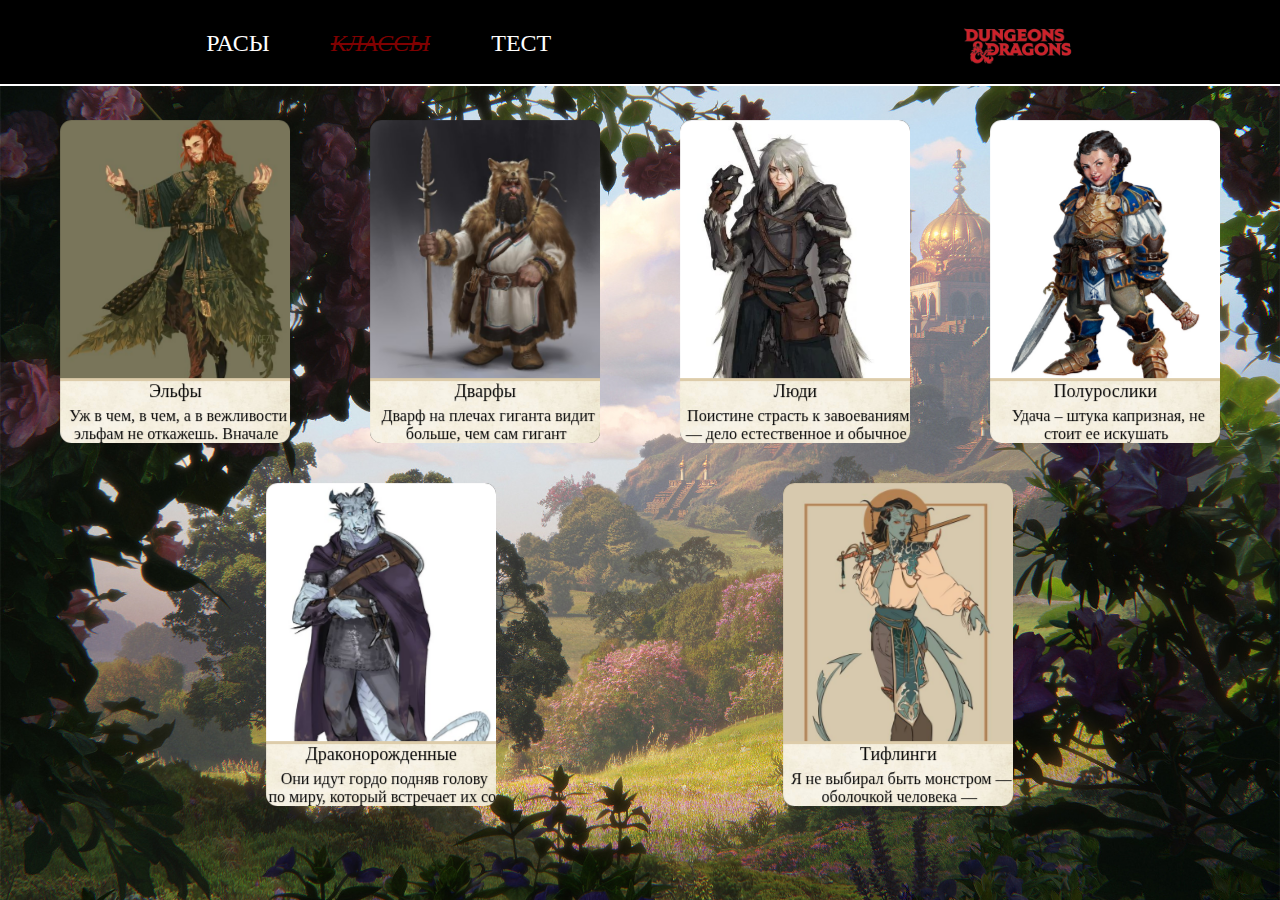
==== pages/classes.html @ 444cbd3c "first commit" ====
<!DOCTYPE html>
<html lang="en">

<head>
    <meta charset="UTF-8">
    <meta http-equiv="X-UA-Compatible" content="IE=edge">
    <meta name="viewport" content="width=device-width, initial-scale=1.0">
    <title>DnD is fun</title>
    <link rel="stylesheet" href="/css/style.css">
    <link rel="stylesheet" href="/css/header.css">
    <link rel="stylesheet" href="/css/cards-race.css">
</head>

<body>
    <header>
        <div class="header">
            <nav class="nav_head">
                <a href="races.html" class="nav race">Расы</a>
                <a href="#class" class="nav class online">Классы</a>
                <a href="#test" class="nav test">Тест</a>
            </nav>
            <a href="index.html" class="logo"><img src="/assets/images/DnD_logo_main.png"
                    alt="We have some problems, please, wait" class="img"></a>
        </div>
    </header>
    <div class="races" id="race">
        <div class="positioning">
            <section class="cards">
                <a href="#elf" class="card elf animated">
                    <div class="fond"></div>
                    <div class="description">
                        <p class="title">Эльфы</p>
                        <h1 class="content">Уж в чем, в чем, а в вежливости эльфам не откажешь. Вначале пожелают доброго дня, а уж потом перережут горло. Культурные, стервецы!</h1>
                    </div>
                </a>
                <a href="#dwarf" class="card dwarf animated">
                    <div class="fond"></div>
                    <div class="description">
                        <p class="title">Дварфы</p>
                        <h1 class="content">Дварф на плечах гиганта видит больше, чем сам гигант</h1>
                    </div>
                </a>
                <a href="#human" class="card human animated">
                    <div class="fond bro"></div>
                    <div class="description">
                        <p class="title">Люди</p>
                        <h1 class="content">Поистине страсть к завоеваниям — дело естественное и обычное</h1>
                    </div>
                </a>
                <a href="#halfing" class="card halfing animated">
                    <div class="fond"></div>
                    <div class="description">
                        <p class="title">Полурослики</p>
                        <h1 class="content">Удача – штука капризная, не стоит ее искушать</h1>
                    </div>
                </a>
                <a href="#halfing" class="card dragonborn animated">
                    <div class="fond bro"></div>
                    <div class="description">
                        <p class="title">Драконорожденные</p>
                        <h1 class="content">Они идут гордо подняв голову по миру, который встречает их со страхом и непониманием</h1>
                    </div>
                </a>
                <a href="#halfing" class="card tiefling animated">
                    <div class="fond bro"></div>
                    <div class="description">
                        <p class="title">Тифлинги</p>
                        <h1 class="content">Я не выбирал быть монстром — оболочкой человека — получеловеком-полудемоном. Я тифлинг. Я такой, какой я есть</h1>
                    </div>
                </a>
            </section>
            <style class="hover"></style>
        </div>
    </div>
</body>
<script src="https://cdnjs.cloudflare.com/ajax/libs/jquery/3.6.0/jquery.min.js"></script>
<script src="/js/holocard.js"></script>

</html>
---- css/style.css ----
@font-face { 
    font-family: 'PlayfairDisplay';
    src: url("/assets/fonts/PlayfairDisplay-MediumItalic.ttf");
    src: url("/assets/fonts/PlayfairDisplay-Medium.ttf");

    font-family: "NotoSerif";
    src: url(/assets/fonts/NotoSerif-Regular.ttf);
}

 
* {
    box-sizing: border-box;
    margin: 0;
    padding: 0;
    scroll-behavior: smooth;
    font-family: "PlayfairDisplay";

}

a{
    text-decoration: none;
}


::-webkit-scrollbar {
    width: 0;
  }

.main {
    background: url("/assets/images/home_background.jpg") center no-repeat;
    width: 100%;
    min-height: 100vh;
    position: sticky;
    -webkit-background-size: cover;
    background-size: cover;
}

.background{
    display: flex;
    justify-content: center;
    min-height: 300px;
    padding-top: 100px;
    width: 100%; 
}

.back-cont{ 
    border-radius: 40px; 
    background: url("/assets/images/parchment.jpg") center no-repeat;
    -webkit-background-size: cover;
    background-size: cover;
    width: 60%; 
}

.about{
    padding-left: 20px;
    padding-top: 10px;
    font-size: 20px;
    text-align: center;
}

.races{
    background: url("/assets/images/race_back2.jpg") center no-repeat;
    background-color: black;
    width: 100%;
    min-height: 100vh;
    position: sticky;
    -webkit-background-size: cover;
    background-size: cover;
    border-top: 10px solid white;
}

.positioning{
    padding-top: 90px;
}
---- css/header.css ----
.header{
    width: 100%;
    margin: 0 auto;
    background-color: black;
    border-bottom: 2px solid white;
    position: absolute;
    top: 0;
    left: 0;
    right: 0;
    z-index: 1000;
    display: flex;
    justify-content: space-around;
}

.nav_head{
    display: flex;
    justify-content: space-between;
    width: 350px;
    padding: 30px 0px 0px 5px;
}

.nav{
    font-size: 24px;
    font-weight: 500;
    color: #fff;
    text-decoration: none;
    text-transform: uppercase;
    transition: color .17s linear;
}
.nav:hover{
    color: #800000;
}


.img{
    width: 125px;
    height: 80px;
}

.online{
    text-decoration: line-through;
    font-style: italic;
    color: #800000;
}
---- css/cards-race.css ----
:root {
  --elf1: #fac;
  --elf2: #dca;
  --elffront: url(/assets/images/elf3.jpg);
  --dwarf1: #54a29e;
  --dwarf2: #a79d66;
  --dwarffront: url(/assets/images/dwarf2.jpg);
  --human1: #efb2fb;
  --human2: #acc6f8;
  --humanfront: url(/assets/images/human2.jpg);
  --halfing1: #efb2fb;
  --halfing2: #acc6f8;
  --halfingfront: url(/assets/images/halfing2.png);
  --dragonbornfront: url(/assets/images/dragonborn.jpg);
  --tieflingfront: url(/assets/images/tiefling.jpg);
}
.card {
  width: 71.5vw;
  height: 100vw;
  position: relative;
  overflow: hidden;
  margin: 20px;
  overflow: hidden;
  z-index: 10;
  touch-action: none;
  border-radius: 5% / 3.5%;
  /* box-shadow: -5px -5px 5px -5px var(--color1), 5px 5px 5px -5px var(--color2), -7px -7px 10px -5px transparent, 7px 7px 10px -5px transparent, 0 0 5px 0px rgba(255, 255, 255, 0), 0 55px 35px -20px rgba(0, 0, 0, 0.5); */
  transition: transform 0.5s ease, box-shadow 0.2s ease;
  will-change: transform, filter;
  backface-visibility: hidden;

  background-color: #000000;
}

.fond{
  background-image: var(--front);
  background-size: cover;
  background-repeat: no-repeat;
  background-position: top;
  transform-origin: center;
  height: 80%;
  background-position: 10% 30%;
}

.description{
  background: url("/assets/images/parchment.jpg") center no-repeat;
  -webkit-background-size: cover;
  background-size: cover;
  height: 20%;
  border-top: 3.5px solid #dca;
}

.title{
  text-align: center;
  color: #000;
  font-size: 18px;
}

.content{
  font-weight: 500;
  font-size: 16px;
  text-align: center;
  color: #000;
  text-indent: 4px;
  padding-left: 2px;
  padding-top: 5px;
}

@media screen and (min-width: 600px) {
  .card{
    width: clamp(12.9vw, 61vh, 18vw);
    height: clamp(18vw, 85vh, 25.2vw);
  }
}


/* .card.menu:hover {
  box-shadow: -20px -20px 30px -25px var(--color1), 20px 20px 30px -25px var(--color2), -7px -7px 10px -5px var(--color1), 7px 7px 10px -5px var(--color2), 0 0 13px 4px rgba(255, 255, 255, 0.3), 0 55px 35px -20px rgba(0, 0, 0, 0.5);
} */
.card.elf .fond {
  --color1: var(--elf1);
  --color2: var(--elf2);
  --front: var(--elffront);
}
.card.dwarf {
  --color1: var(--dwarf1);
  --color2: var(--dwarf2);
  --front: var(--dwarffront);
}
.card.halfing {
  --color1: var(--halfing1);
  --color2: var(--halfing2);
  --front: var(--halfingfront);
}
.card.human {
  --color1: #ec9bb6;
  --color2: #ccac6f;
  --color3: #69e4a5;
  --color4: #8ec5d6;
  --color5: #b98cce;
  --front: var(--humanfront);
}
.card.dragonborn {
  --front: var(--dragonbornfront);
}
.card.tiefling {
  --front: var(--tieflingfront);
}
.card:before, .card:after {
  content: "";
  position: absolute;
  left: 0;
  right: 0;
  bottom: 0;
  top: 0;
  background-repeat: no-repeat;
  opacity: 0.5;
  mix-blend-mode: color-dodge;
  transition: all 0.33s ease;
}
.card:before {
  background-position: 50% 50%;
  background-size: 300% 300%;
  /* background-image: linear-gradient(115deg, transparent 0%, var(--color1) 25%, transparent 47%, transparent 53%, var(--color2) 75%, transparent 100%); */
  opacity: 0.5;
  filter: brightness(0.5) contrast(1);
  z-index: 1;
}
.card.menu:after {
  opacity: 1;
  background-image: url("/assets/images/sparkles.gif"), url(/assets/images/holo.webp);
  background-blend-mode: overlay;
  z-index: 2;
  filter: brightness(1) contrast(1);
  transition: all 0.33s ease;
  mix-blend-mode: color-dodge;
  opacity: 0.75;
}
.card.active:after, .card:hover:after {
  filter: brightness(1) contrast(1);
  opacity: 1;
}
.card.active, .card:hover {
  animation: none;
  transition: box-shadow 0.1s ease-out;
}
.card.active:before, .card:hover:before {
  animation: none;
  /* background-image: linear-gradient(110deg, transparent 25%, var(--color1) 48%, var(--color2) 52%, transparent 75%); */
  background-position: 50% 50%;
  background-size: 250% 250%;
  opacity: 0.88;
  filter: brightness(0.66) contrast(1.33);
  transition: none;
} 
.card.active:before, .card:hover:before, .card.active:after, .card:hover:after {
  animation: none;
  transition: none;
}
.card.menu.animated {
  transition: none;
  animation: holoCard 12s ease 0s 1;
}
.card.menu.animated:before {
  transition: none;
  animation: holoGradient 12s ease 0s 1;
}
.card.menu.animated:after {
  transition: none;
  animation: holoSparkle 12s ease 0s 1;
}

@keyframes holoSparkle {
  0%, 100% {
    opacity: 0.75;
    background-position: 50% 50%;
    filter: brightness(1.2) contrast(1.25);
 }
  5%, 8% {
    opacity: 1;
    background-position: 40% 40%;
    filter: brightness(0.8) contrast(1.2);
 }
  13%, 16% {
    opacity: 0.5;
    background-position: 50% 50%;
    filter: brightness(1.2) contrast(0.8);
 }
  35%, 38% {
    opacity: 1;
    background-position: 60% 60%;
    filter: brightness(1) contrast(1);
 }
  55% {
    opacity: 0.33;
    background-position: 45% 45%;
    filter: brightness(1.2) contrast(1.25);
 }
}
@keyframes holoGradient {
  0%, 100% {
    opacity: 0.5;
    background-position: 50% 50%;
    filter: brightness(0.5) contrast(1);
 }
  5%, 9% {
    background-position: 100% 100%;
    opacity: 1;
    filter: brightness(0.75) contrast(1.25);
 }
  13%, 17% {
    background-position: 0% 0%;
    opacity: 0.88;
 }
  35%, 39% {
    background-position: 100% 100%;
    opacity: 1;
    filter: brightness(0.5) contrast(1);
 }
  55% {
    background-position: 0% 0%;
    opacity: 1;
    filter: brightness(0.75) contrast(1.25);
 }
}
@keyframes holoCard {
  0%, 100% {
    transform: rotateZ(0deg) rotateX(0deg) rotateY(0deg);
  }
  5%, 8% {
    transform: rotateZ(0deg) rotateX(6deg) rotateY(-20deg);
  }
  13%, 16% {
    transform: rotateZ(0deg) rotateX(-9deg) rotateY(32deg);
  }
  35%, 38% {
    transform: rotateZ(3deg) rotateX(12deg) rotateY(20deg);
  }
  55% {
    transform: rotateZ(-3deg) rotateX(-12deg) rotateY(-27deg);
  }
}
/* .card.human:hover {
  box-shadow: 0 0 30px -5px white, 0 0 10px -2px white, 0 55px 35px -20px rgba(0, 0, 0, 0.5);
}
.card.human:hover:before, .card.human.active:before {
  background-image: linear-gradient(115deg, transparent 20%, var(--color1) 36%, var(--color2) 43%, var(--color3) 50%, var(--color4) 57%, var(--color5) 64%, transparent 80%);
} */

.fond.bro{
  background-position: 20% 2%;
}

.cards {
  display: flex;
  flex-wrap: wrap;
  flex-direction: column;
  align-items: center;
  justify-content: space-evenly;
  perspective: 2000px;
  position: relative;
  z-index: 1;
  transform: translate3d(0.1px, 0.1px, 0.1px);
}


@media screen and (min-width: 600px) {
  .cards {
    flex-direction: row;
 }
}
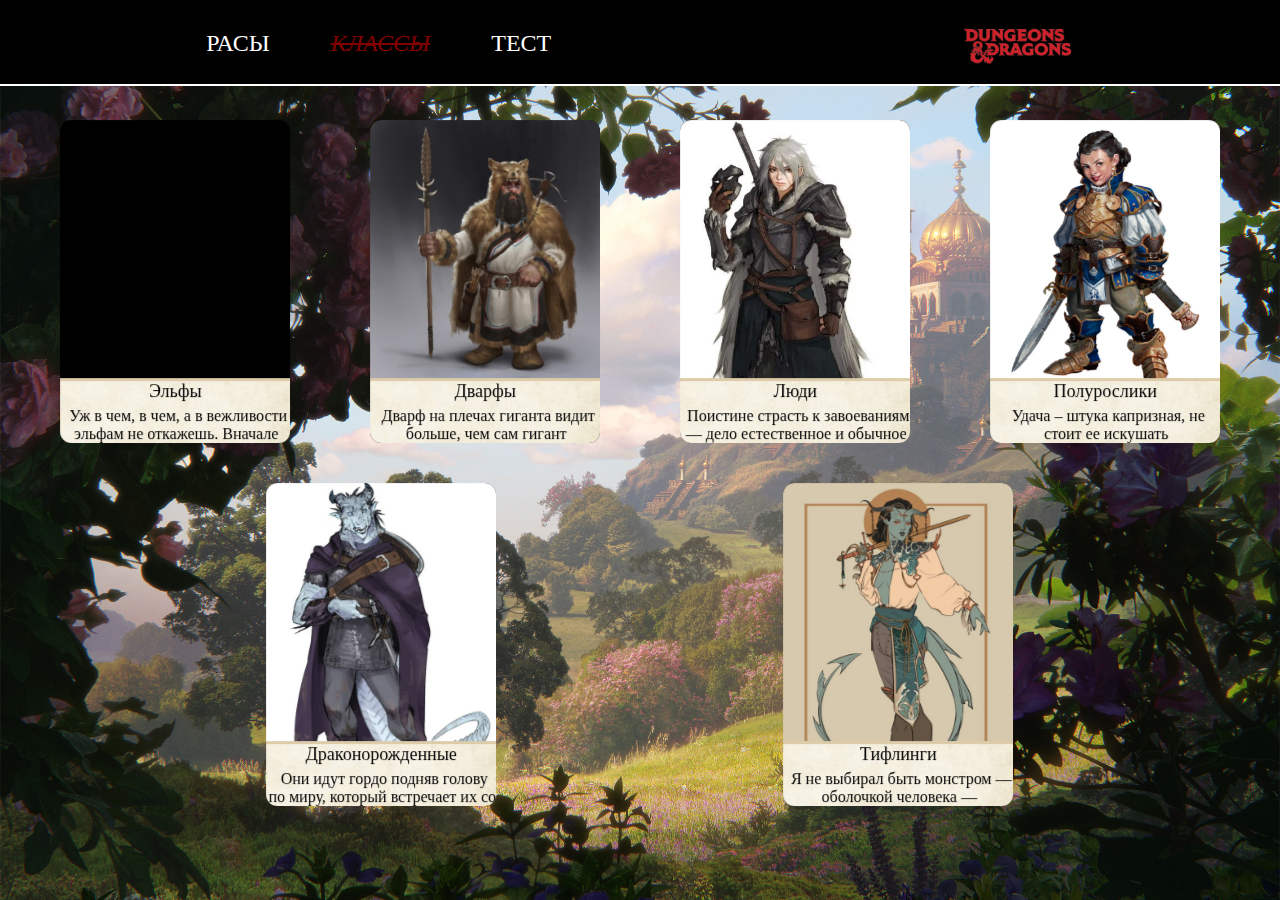
==== commit 6b77c5e8: "+race-card" ====
--- a/pages/classes.html
+++ b/pages/classes.html
@@ -8,7 +8,7 @@
     <title>DnD is fun</title>
     <link rel="stylesheet" href="/css/style.css">
     <link rel="stylesheet" href="/css/header.css">
-    <link rel="stylesheet" href="/css/cards-race.css">
+    <link rel="stylesheet" href="/css/cards-class.css">
 </head>
 
 <body>
--- a/css/style.css
+++ b/css/style.css
@@ -14,13 +14,15 @@
     padding: 0;
     scroll-behavior: smooth;
     font-family: "PlayfairDisplay";
-
 }
 
 a{
     text-decoration: none;
 }
 
+a.nav:hover{
+    cursor: url("/assets/cursors/cursor.cur"), default;
+}
 
 ::-webkit-scrollbar {
     width: 0;
@@ -33,6 +35,7 @@
     position: sticky;
     -webkit-background-size: cover;
     background-size: cover;
+    cursor: url("/assets/cursors/cursor.cur"), default;
 }
 
 .background{
@@ -67,9 +70,14 @@
     -webkit-background-size: cover;
     background-size: cover;
     border-top: 10px solid white;
+    cursor: url("/assets/cursors/race_cursor.cur"), default;
 }
 
 .positioning{
     padding-top: 90px;
 }
 
+img.img:hover{
+    cursor: url("/assets/cursors/pointer.cur"), default;
+}
+
--- a/css/header.css
+++ b/css/header.css
@@ -10,6 +10,7 @@
     z-index: 1000;
     display: flex;
     justify-content: space-around;
+    cursor: url("/assets/cursors/cursor.cur"), default;
 }
 
 .nav_head{
--- a/css/cards-class.css
+++ b/css/cards-class.css
@@ -0,0 +1,263 @@
+:root {
+    --bardfront: url(/assets/images/elf3.jpg);
+    --dwarffront: url(/assets/images/dwarf2.jpg);
+    --humanfront: url(/assets/images/human2.jpg);
+    --halfingfront: url(/assets/images/halfing2.png);
+    --dragonbornfront: url(/assets/images/dragonborn.jpg);
+    --tieflingfront: url(/assets/images/tiefling.jpg);
+  }
+  .card {
+    width: 71.5vw;
+    height: 100vw;
+    position: relative;
+    overflow: hidden;
+    margin: 20px;
+    overflow: hidden;
+    z-index: 10;
+    touch-action: none;
+    border-radius: 5% / 3.5%;
+    /* box-shadow: -5px -5px 5px -5px var(--color1), 5px 5px 5px -5px var(--color2), -7px -7px 10px -5px transparent, 7px 7px 10px -5px transparent, 0 0 5px 0px rgba(255, 255, 255, 0), 0 55px 35px -20px rgba(0, 0, 0, 0.5); */
+    transition: transform 0.5s ease, box-shadow 0.2s ease;
+    will-change: transform, filter;
+    backface-visibility: hidden;
+  
+    background-color: #000000;
+  }
+  
+  .fond{
+    background-image: var(--front);
+    background-size: cover;
+    background-repeat: no-repeat;
+    background-position: top;
+    transform-origin: center;
+    height: 80%;
+    background-position: 10% 30%;
+  }
+  
+  .description{
+    background: url("/assets/images/parchment.jpg") center no-repeat;
+    -webkit-background-size: cover;
+    background-size: cover;
+    height: 20%;
+    border-top: 3.5px solid #dca;
+  }
+  
+  .title{
+    text-align: center;
+    color: #000;
+    font-size: 18px;
+  }
+  
+  .content{
+    font-weight: 500;
+    font-size: 16px;
+    text-align: center;
+    color: #000;
+    text-indent: 4px;
+    padding-left: 2px;
+    padding-top: 5px;
+  }
+  
+  @media screen and (min-width: 600px) {
+    .card{
+      width: clamp(12.9vw, 61vh, 18vw);
+      height: clamp(18vw, 85vh, 25.2vw);
+    }
+  }
+  
+  
+  /* .card.menu:hover {
+    box-shadow: -20px -20px 30px -25px var(--color1), 20px 20px 30px -25px var(--color2), -7px -7px 10px -5px var(--color1), 7px 7px 10px -5px var(--color2), 0 0 13px 4px rgba(255, 255, 255, 0.3), 0 55px 35px -20px rgba(0, 0, 0, 0.5);
+  } */
+  .card.elf .fond {
+    --color1: var(--elf1);
+    --color2: var(--elf2);
+    --front: var(--elffront);
+  }
+  .card.dwarf {
+    --color1: var(--dwarf1);
+    --color2: var(--dwarf2);
+    --front: var(--dwarffront);
+  }
+  .card.halfing {
+    --color1: var(--halfing1);
+    --color2: var(--halfing2);
+    --front: var(--halfingfront);
+  }
+  .card.human {
+    --color1: #ec9bb6;
+    --color2: #ccac6f;
+    --color3: #69e4a5;
+    --color4: #8ec5d6;
+    --color5: #b98cce;
+    --front: var(--humanfront);
+  }
+  .card.dragonborn {
+    --front: var(--dragonbornfront);
+  }
+  .card.tiefling {
+    --front: var(--tieflingfront);
+  }
+  .card:before, .card:after {
+    content: "";
+    position: absolute;
+    left: 0;
+    right: 0;
+    bottom: 0;
+    top: 0;
+    background-repeat: no-repeat;
+    opacity: 0.5;
+    mix-blend-mode: color-dodge;
+    transition: all 0.33s ease;
+  }
+  .card:before {
+    background-position: 50% 50%;
+    background-size: 300% 300%;
+    /* background-image: linear-gradient(115deg, transparent 0%, var(--color1) 25%, transparent 47%, transparent 53%, var(--color2) 75%, transparent 100%); */
+    opacity: 0.5;
+    filter: brightness(0.5) contrast(1);
+    z-index: 1;
+  }
+  .card.menu:after {
+    opacity: 1;
+    background-image: url("/assets/images/sparkles.gif"), url(/assets/images/holo.webp);
+    background-blend-mode: overlay;
+    z-index: 2;
+    filter: brightness(1) contrast(1);
+    transition: all 0.33s ease;
+    mix-blend-mode: color-dodge;
+    opacity: 0.75;
+  }
+  .card.active:after, .card:hover:after {
+    filter: brightness(1) contrast(1);
+    opacity: 1;
+  }
+  .card.active, .card:hover {
+    animation: none;
+    transition: box-shadow 0.1s ease-out;
+  }
+  .card.active:before, .card:hover:before {
+    animation: none;
+    /* background-image: linear-gradient(110deg, transparent 25%, var(--color1) 48%, var(--color2) 52%, transparent 75%); */
+    background-position: 50% 50%;
+    background-size: 250% 250%;
+    opacity: 0.88;
+    filter: brightness(0.66) contrast(1.33);
+    transition: none;
+  } 
+  .card.active:before, .card:hover:before, .card.active:after, .card:hover:after {
+    animation: none;
+    transition: none;
+  }
+  .card.menu.animated {
+    transition: none;
+    animation: holoCard 12s ease 0s 1;
+  }
+  .card.menu.animated:before {
+    transition: none;
+    animation: holoGradient 12s ease 0s 1;
+  }
+  .card.menu.animated:after {
+    transition: none;
+    animation: holoSparkle 12s ease 0s 1;
+  }
+  
+  @keyframes holoSparkle {
+    0%, 100% {
+      opacity: 0.75;
+      background-position: 50% 50%;
+      filter: brightness(1.2) contrast(1.25);
+   }
+    5%, 8% {
+      opacity: 1;
+      background-position: 40% 40%;
+      filter: brightness(0.8) contrast(1.2);
+   }
+    13%, 16% {
+      opacity: 0.5;
+      background-position: 50% 50%;
+      filter: brightness(1.2) contrast(0.8);
+   }
+    35%, 38% {
+      opacity: 1;
+      background-position: 60% 60%;
+      filter: brightness(1) contrast(1);
+   }
+    55% {
+      opacity: 0.33;
+      background-position: 45% 45%;
+      filter: brightness(1.2) contrast(1.25);
+   }
+  }
+  @keyframes holoGradient {
+    0%, 100% {
+      opacity: 0.5;
+      background-position: 50% 50%;
+      filter: brightness(0.5) contrast(1);
+   }
+    5%, 9% {
+      background-position: 100% 100%;
+      opacity: 1;
+      filter: brightness(0.75) contrast(1.25);
+   }
+    13%, 17% {
+      background-position: 0% 0%;
+      opacity: 0.88;
+   }
+    35%, 39% {
+      background-position: 100% 100%;
+      opacity: 1;
+      filter: brightness(0.5) contrast(1);
+   }
+    55% {
+      background-position: 0% 0%;
+      opacity: 1;
+      filter: brightness(0.75) contrast(1.25);
+   }
+  }
+  @keyframes holoCard {
+    0%, 100% {
+      transform: rotateZ(0deg) rotateX(0deg) rotateY(0deg);
+    }
+    5%, 8% {
+      transform: rotateZ(0deg) rotateX(6deg) rotateY(-20deg);
+    }
+    13%, 16% {
+      transform: rotateZ(0deg) rotateX(-9deg) rotateY(32deg);
+    }
+    35%, 38% {
+      transform: rotateZ(3deg) rotateX(12deg) rotateY(20deg);
+    }
+    55% {
+      transform: rotateZ(-3deg) rotateX(-12deg) rotateY(-27deg);
+    }
+  }
+  /* .card.human:hover {
+    box-shadow: 0 0 30px -5px white, 0 0 10px -2px white, 0 55px 35px -20px rgba(0, 0, 0, 0.5);
+  }
+  .card.human:hover:before, .card.human.active:before {
+    background-image: linear-gradient(115deg, transparent 20%, var(--color1) 36%, var(--color2) 43%, var(--color3) 50%, var(--color4) 57%, var(--color5) 64%, transparent 80%);
+  } */
+  
+  .fond.bro{
+    background-position: 20% 2%;
+  }
+  
+  .cards {
+    display: flex;
+    flex-wrap: wrap;
+    flex-direction: column;
+    align-items: center;
+    justify-content: space-evenly;
+    perspective: 2000px;
+    position: relative;
+    z-index: 1;
+    transform: translate3d(0.1px, 0.1px, 0.1px);
+  }
+  
+  
+  @media screen and (min-width: 600px) {
+    .cards {
+      flex-direction: row;
+   }
+  }